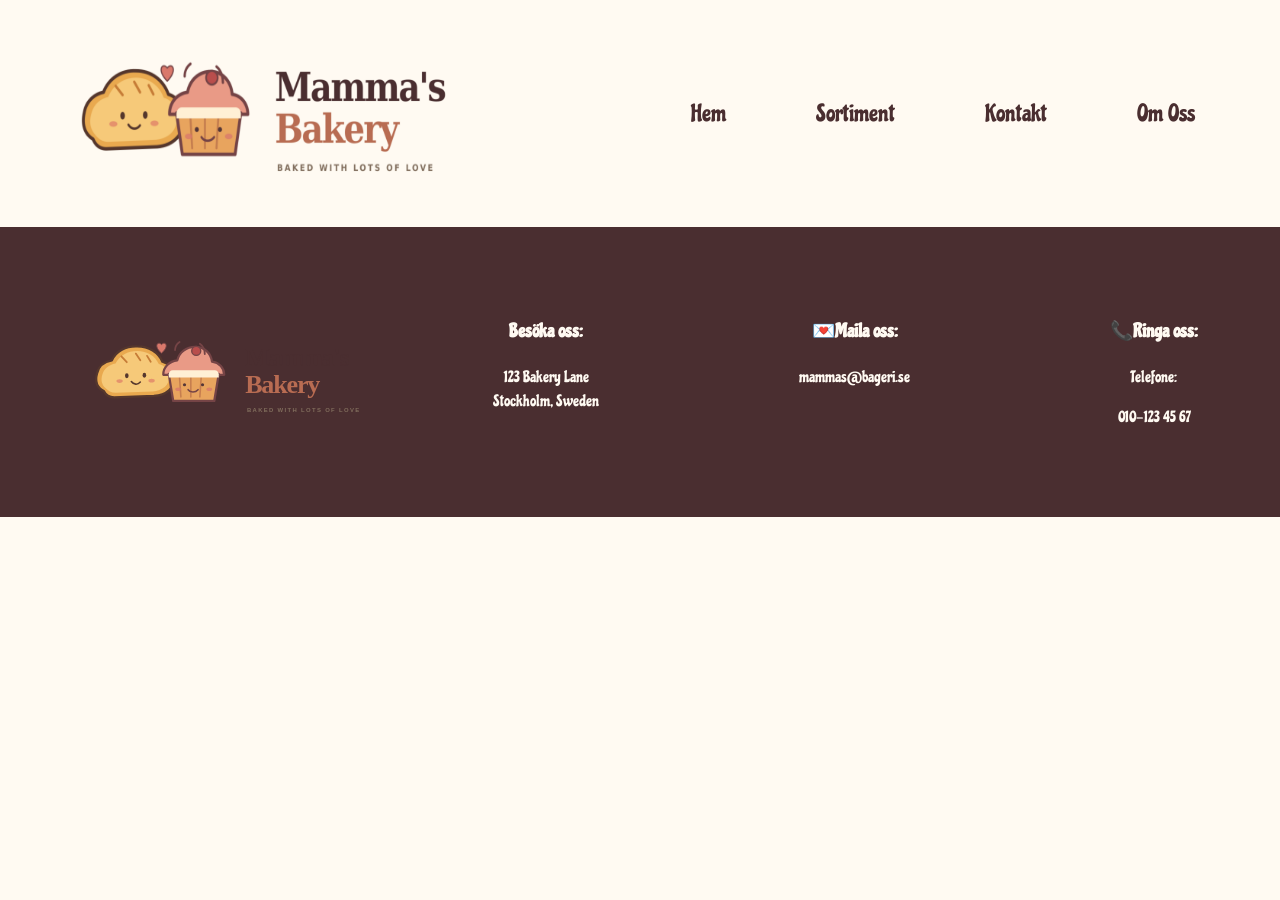
==== about.html @ dc1be11d "skapat en about html sida och lagt till header och footer" ====
<!DOCTYPE html>
<html lang="sv">
<head>
    <meta charset="UTF-8">
    <meta name="viewport" content="width=device-width, initial-scale=1.0">
    <link rel="preconnect" href="https://fonts.googleapis.com">
    <link rel="preconnect" href="https://fonts.gstatic.com" crossorigin>
    <link href="https://fonts.googleapis.com/css2?family=Chicle&display=swap" rel="stylesheet">
    <link rel="stylesheet" href="css/styles.css">
    <title>Om Oss</title>
</head>
<body>
     <header class="site-header">
        <div class="logo-box">
            <img src="images/logo-vit.png" alt="Logo-vit" class="logo-1" width="300" height="100">
        </div>

        <button class="menu-troggle">☰</button>
        <nav class="menu">
            <ul>
                <li><a href="index.html">Hem</a></li>
                <li><a href="sortiment.html">Sortiment</a></li>
                <li><a href="kontakt.html">Kontakt</a></li>
                <li><a href="about.html">Om Oss</a></li>
            </ul>
        </nav>
    </header>

    <main>
        
    </main>

    <footer>

     <div class="foot-container1" >
        <img src="/images/logo-transparent.svg" alt="Logo-vit" class="logo-2" >
     </div>

     <div class="foot-container2">
       <div>
        <h3>Besöka oss:</h3>
        <p>123 Bakery Lane <br>
        Stockholm, Sweden</p>
       </div>
       
        <div>
        <h3>💌Maila oss:</h3>
        <p><a href="mailto:mammas@bageri.se">mammas@bageri.se</a></p>
       </div>
     

       <div>
        <h3>📞Ringa oss:</h3>
        <p>Telefone:</p>
        <p>010-123 45 67</p>
       </div>
     </div>
    </footer>
</body>
</html>
---- css/styles.css ----
*{ box-sizing: border-box; }

body{
    background-color: #FFFAF2;
    margin:0;
    font-family: "Chicle", serif;
    font-weight: 400;
    font-style: normal;
    color: #4a2e30;
    line-height: 1.5;
}

img{max-width:100%;}

.logo-box{
    width:auto;
    height: auto;
}

header{
    padding:10px;
    display:flex;
    justify-content: space-between;
    flex-wrap: wrap;
}
/*Den här delen är styling för menu knapp och lista*/
.menu ul{
    list-style: none;
    margin:0;
    padding:0;
}

.menu a{
    color: #4a2e30;
    text-decoration: none;
}
.menu{
    display:none;
    width:100%;
}

/*Visar meny när klassen open läggs till*/
.menu.open{
    display:block;
}

.menu-troggle{
    cursor: pointer;
    height: 30px;
}

/*Menyn i Stora skärmar*/
@media (min-width:768px){
    .menu-troggle{
        display:none;
    }

    .menu{
        display:block;
        width:auto;
        font-size:x-large;
        padding: 20px;
    }

    .menu ul{
        display:flex;
        justify-content: space-between;
        gap: 90px;
        margin:0;
        padding:0;
    }

    .site-header{
    display:flex;
    align-items: center;
    justify-content:space-evenly;
    gap:100px;
    }

    .logo-1{
        width: 450px;
        height: 200px;
    }
}

/*Hero section kod*/
.hero{
    background-image:url("/images/hero-image.png");
    background-size: cover;
    background-position: center;
    padding: 60px 15px;
    font-weight: bold;
}
.hero-title{
    display:flex;
    flex-direction: column;
    align-items: flex-start;
    font-weight: bold;
    margin: 0;
    line-height: 1.1;
}
.line-one{
    font-size: 2.5rem;
}
.line-two{
    font-size: 3rem;
    color: #B86C52;
}

.hero-button{
  display: inline-block;
  padding: 12px 24px;
  background-color: #d8a796;
  color: #4a2e30;
  text-decoration: none;
  font-weight: bold;
  border-radius: 5px;
  cursor: pointer;
}

/*Här är för stora skärmar */
@media(min-width:768px){
    .hero{
        height: 400px;
        padding: 70px;
        font-size: 22px;
    }
    .hero-button{
        width:150px;
        text-align: center;
    }
    .line-two{
    font-size: 4.5rem;
    color: #B86C52;
    }
    .hero p{font-size:xx-large;}
}

.section2{
  max-width: 700px;
  margin: 0 auto;
  padding: 30px 15px;
  text-align: center;
}

/*SlidShow kod sektion*/
.slideshow-container {
  width:100%;
  max-width: 200px;
  position: relative;
  margin: auto;
  overflow: hidden;

  border:8px double #4A2E30;
  border-radius: 10px;
}
/*Gömmer bilder by default*/
.mySlide{
    display:none;
    height: 100%;
    margin: 0;
}
.mySlide img{
    width:100%;
    height: 100%;
    object-fit:cover;
    object-position: center;
    display: block;
}
/* Caption text */
.text{
    color:#765154;
    font-size:  20px;
    padding: 8px 12px;
    position: absolute;
    bottom: 0;
    width: 100%;
    text-align: center;
}
/* Number text (1/7 etc) */
.numbertext {
  color: #f2f2f2;
  font-size: 15px;
  padding: 8px 12px;
  position: absolute;
  top: 0;
}
/*För större skärmar*/
@media (min-width:768px){
    .slideshow-container {
     max-width: 1000px;
     height: 400px;
   }
   .text{
    font-size: 50px;
}
}
.section3{
    background-image:url(/images/footer-image.png);
    background-size: cover;
    background-position: center;
    padding: 10px 15px;
    
}
.section3-text{
    font-size: large;
    line-height: 1.1;
    max-width: 250px;
}
.aboutBtn{
  display: inline-block;
  padding: 12px 24px;
  background-color:#B86C52;
  color: #4a2e30;
  text-decoration: none;
  font-weight: bold;
  border-radius: 5px;
  cursor: pointer;
}
button, .btn {
    display: inline-block;
    height: 35px;
    line-height: 35px;
    text-align: center;
    white-space: nowrap;
    cursor: pointer;
    border: 0;
    text-decoration: none;
    color:#FFFAF2;
    background-color:#4a2e30;
}

button:hover, .btn:hover {
    background-color:#996c6f;
}
/*Här är för stora skärmar */
@media(min-width:768px){
   
    .section3-text{
    max-width: 350px;
    padding: 20px;
    margin-left: 250px;
   
   }
   .aboutBtn{
    margin-left: 275px;
   }
}

/*Footer section kod*/
footer{
    background-color:#4A2E30;
    color:#FFFAF2;
  display: flex;
  flex-direction: column;
  align-items: center;
  justify-content: space-evenly;
  padding: 10px;
}

footer a{
    text-decoration: none;
    color:#FFFAF2;
}
.foot-container1{
    width: 200px;

}
.foot-container2{ 
    display: flex;
    flex-direction: column;
    text-align: center;
    gap:20px;
    
}
/*För större skärmar*/
@media(min-width:768px){
    footer {
    display: flex;
    flex-direction: row;
    align-items: center;
    justify-content:space-evenly;
    gap: 20px;
    padding: 20px 40px;
    }
    .foot-container2{
     display: flex;
     flex-direction: row;
     text-align: center;
      gap:200px;
    }
    .foot-container1{
    display: flex;
    width: 350px;
    height: 250px;
    }
}
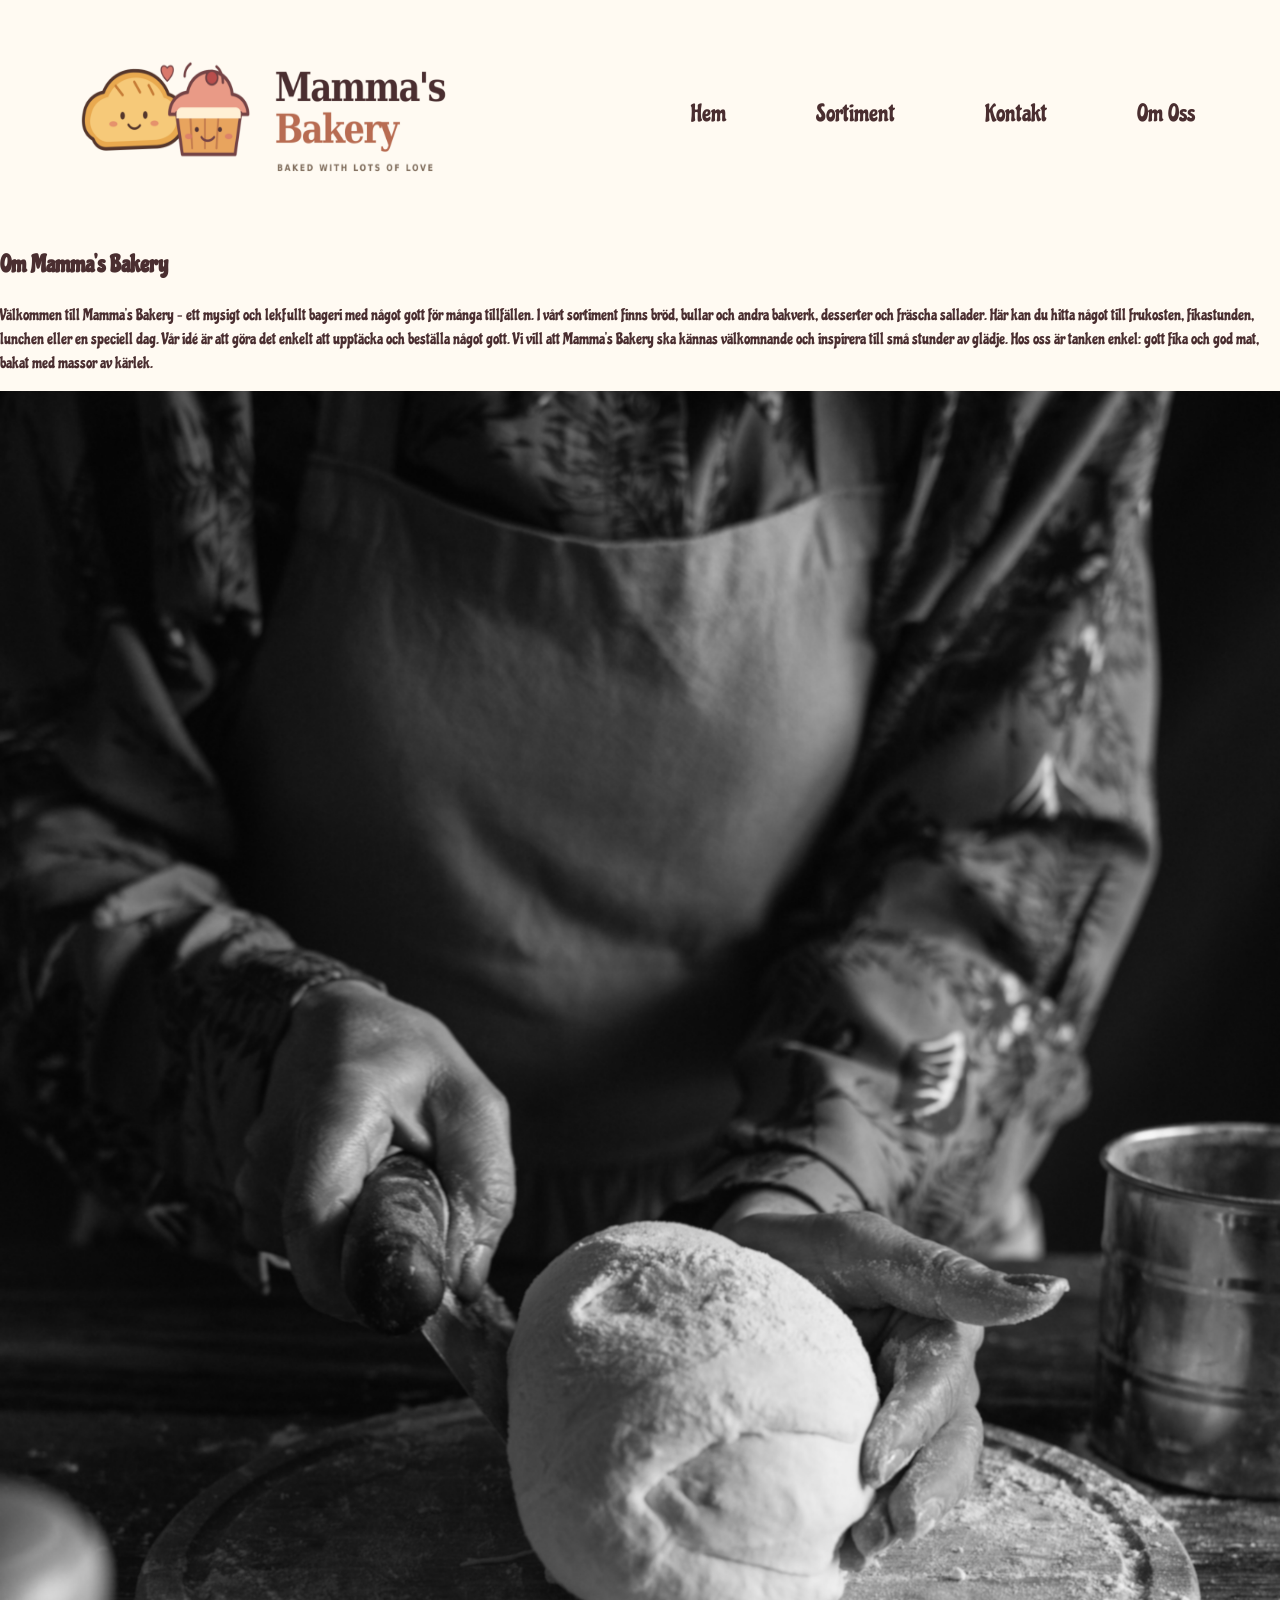
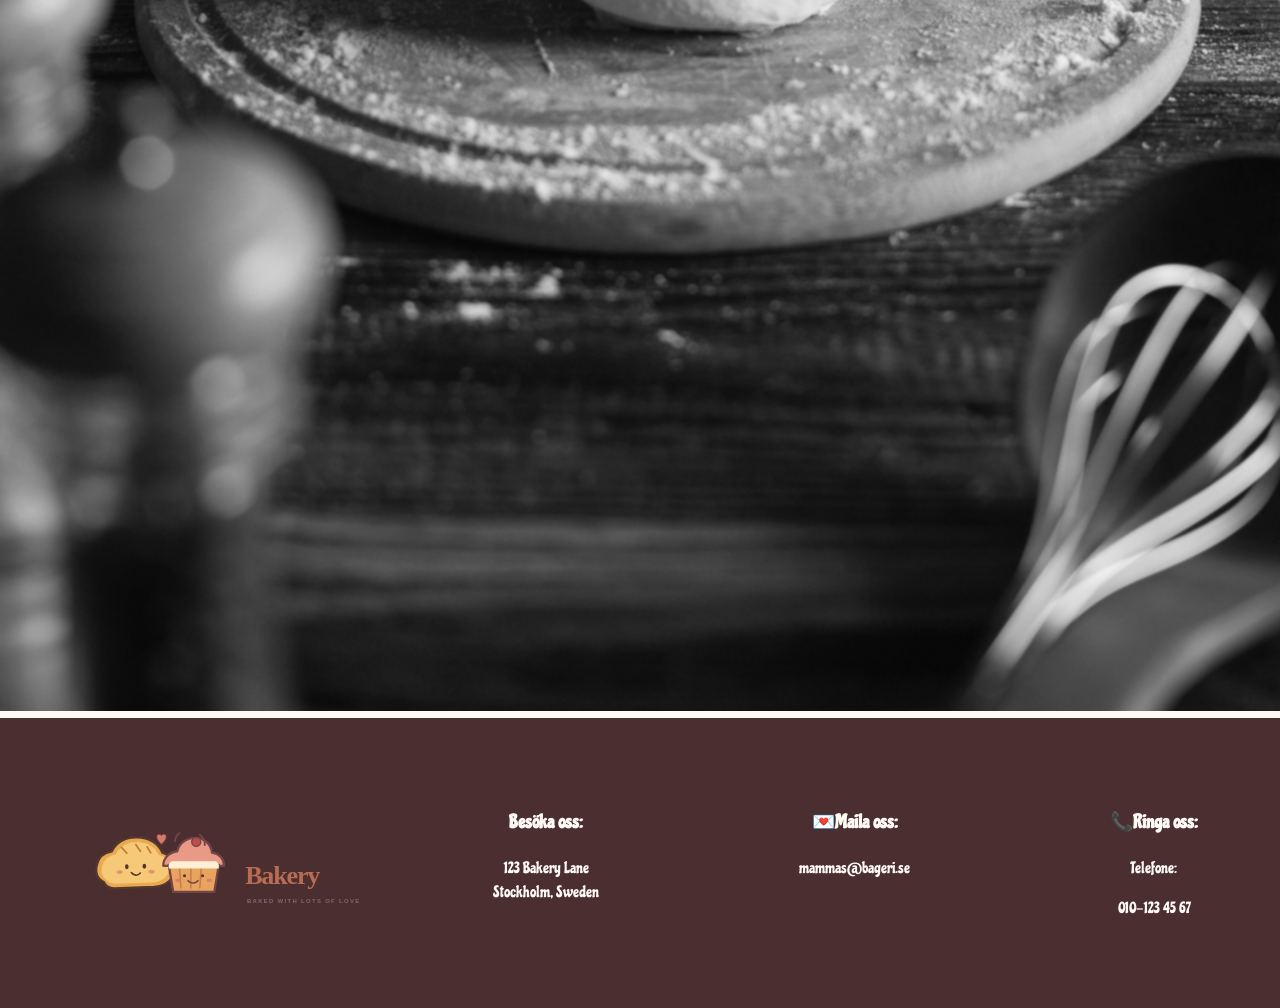
==== commit 40e41d83: "lagt till section och aside i main med text och bild" ====
--- a/about.html
+++ b/about.html
@@ -7,6 +7,7 @@
     <link rel="preconnect" href="https://fonts.gstatic.com" crossorigin>
     <link href="https://fonts.googleapis.com/css2?family=Chicle&display=swap" rel="stylesheet">
     <link rel="stylesheet" href="css/styles.css">
+    <script src="js/main.js" defer></script>
     <title>Om Oss</title>
 </head>
 <body>
@@ -27,7 +28,18 @@
     </header>
 
     <main>
-        
+        <section>
+            <h1>Om Mamma’s Bakery</h1>
+            <p>Välkommen till Mamma’s Bakery – ett mysigt och lekfullt bageri med något gott för många tillfällen.
+             I vårt sortiment finns bröd, bullar och andra bakverk, desserter och fräscha sallader. Här kan du hitta 
+             något till frukosten, fikastunden, lunchen eller en speciell dag.
+             Vår idé är att göra det enkelt att upptäcka och beställa något gott. Vi vill att Mamma’s Bakery ska kännas
+             välkomnande och inspirera till små stunder av glädje. Hos oss är tanken enkel: gott fika och god mat, bakat
+             med massor av kärlek.</p>
+        </section>
+        <aside>
+            <img src="/images/making-bread.jpg" alt="knåda degen">
+        </aside>
     </main>
 
     <footer>
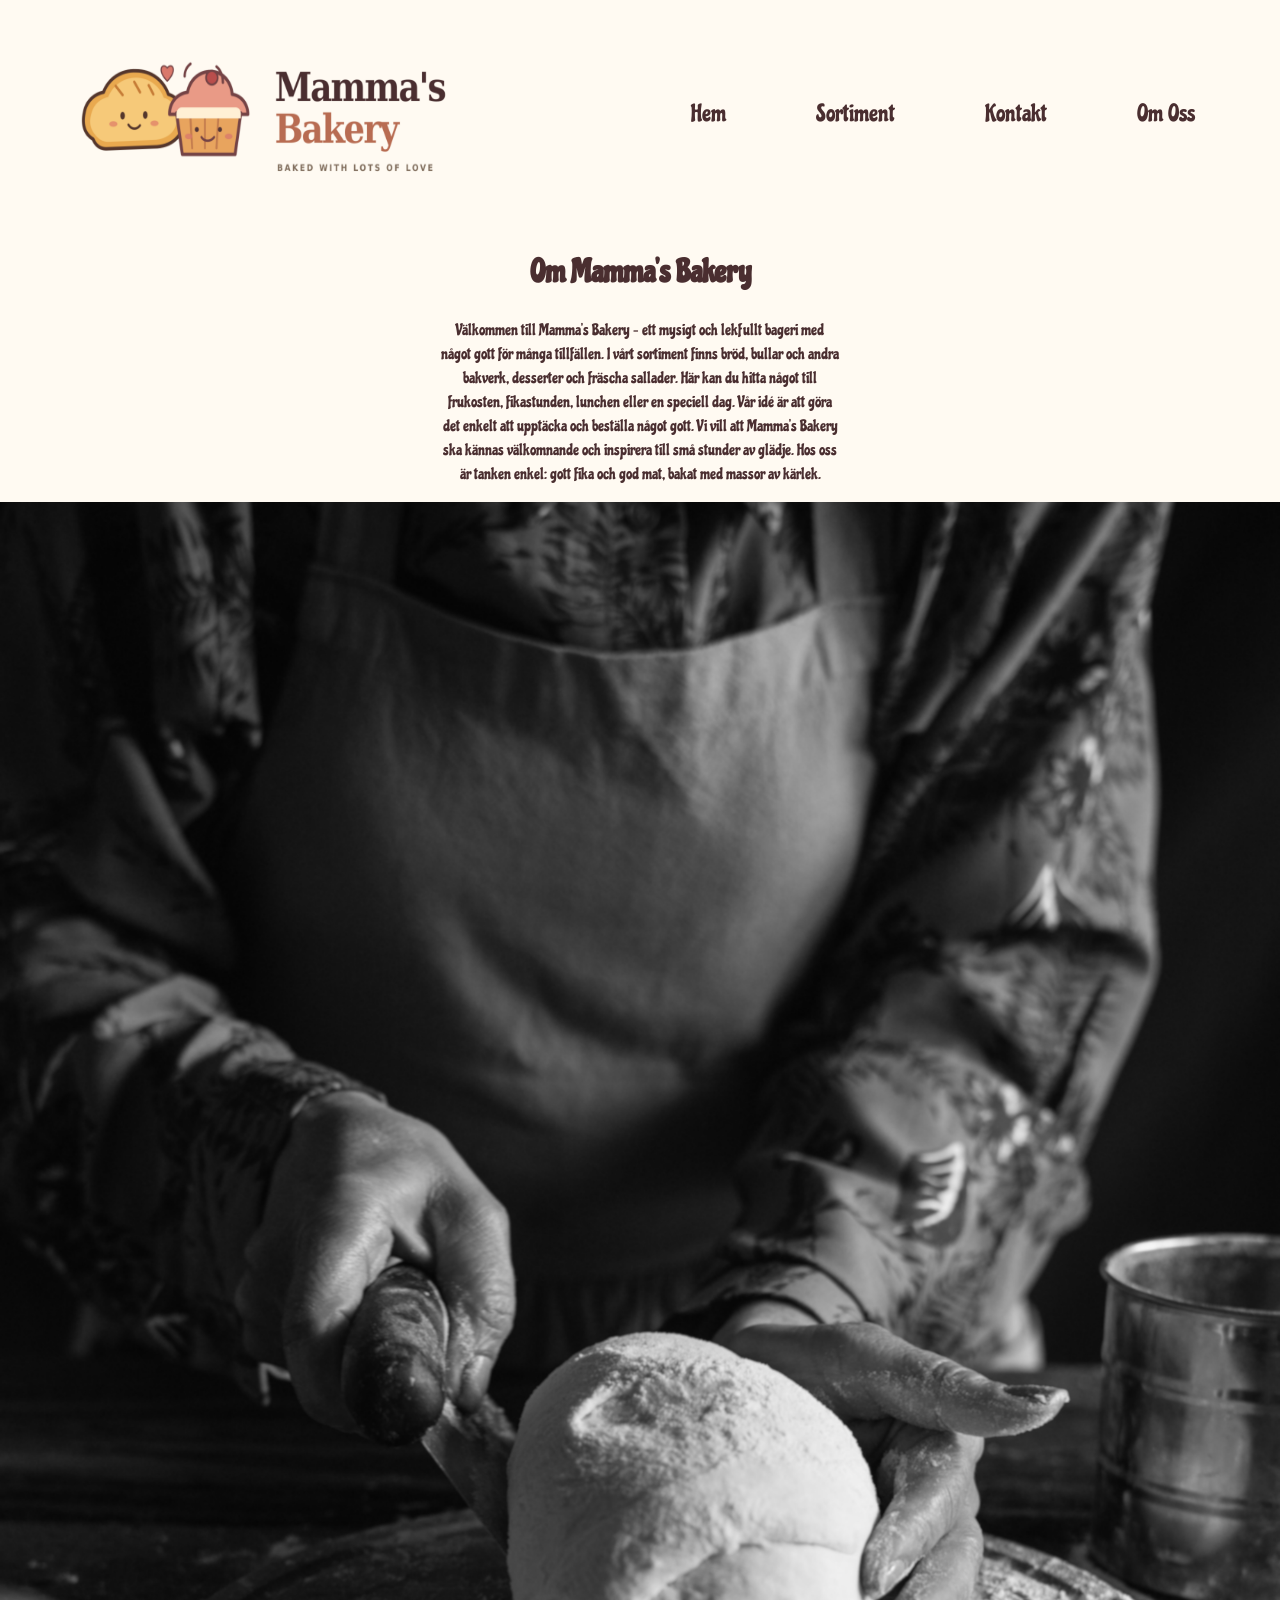
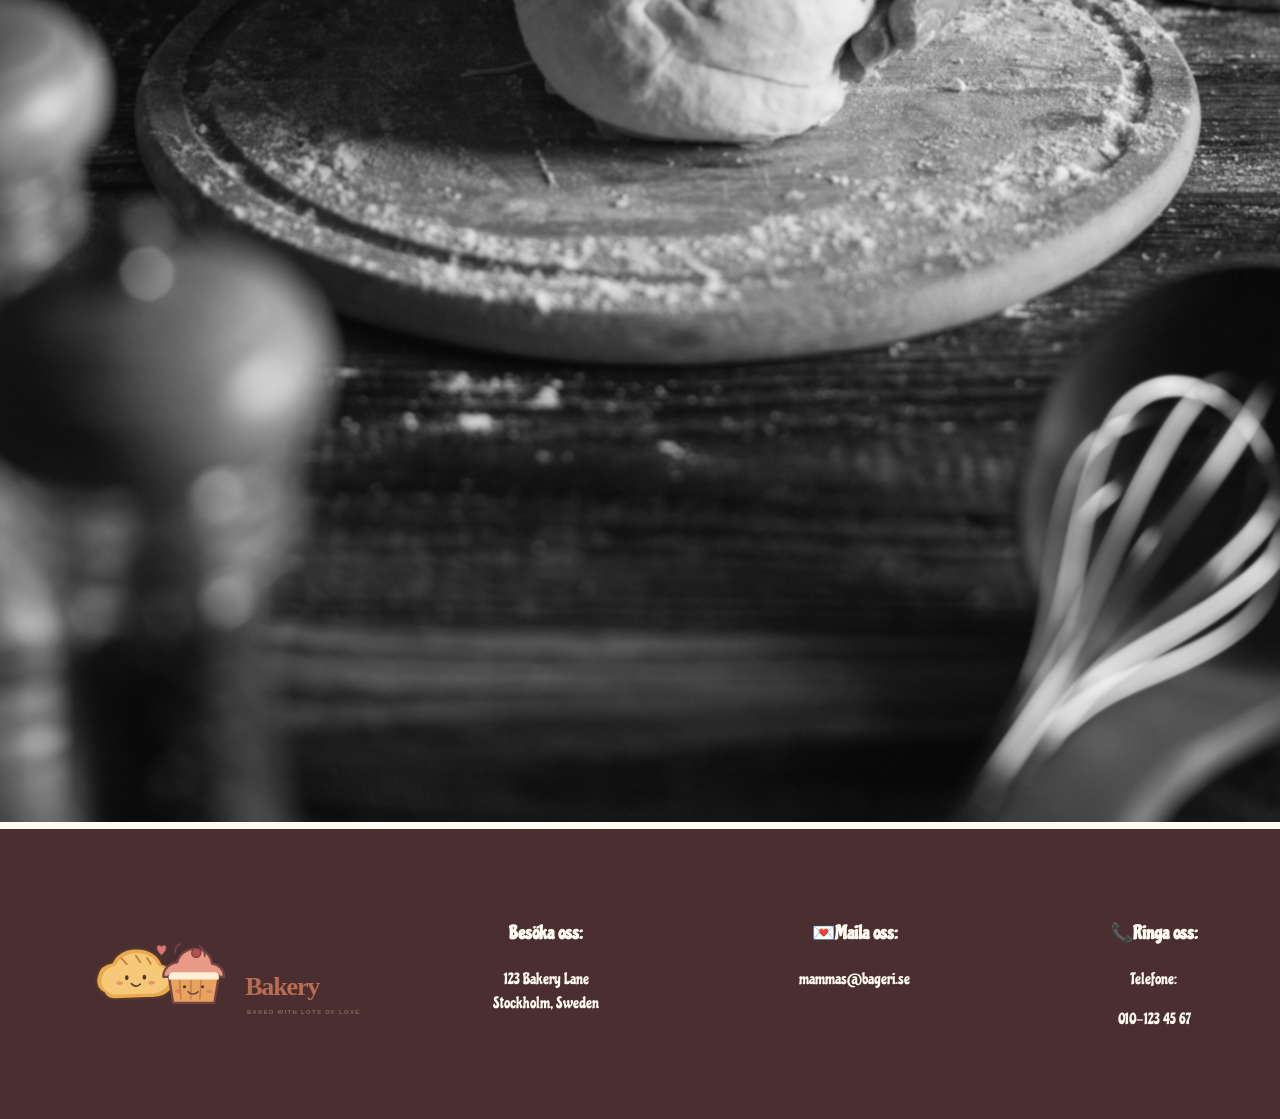
==== commit 09cd26a8: "fixat styling på about text och bild" ====
--- a/about.html
+++ b/about.html
@@ -6,12 +6,12 @@
     <link rel="preconnect" href="https://fonts.googleapis.com">
     <link rel="preconnect" href="https://fonts.gstatic.com" crossorigin>
     <link href="https://fonts.googleapis.com/css2?family=Chicle&display=swap" rel="stylesheet">
-    <link rel="stylesheet" href="css/styles.css">
+    <link rel="stylesheet" href="css/about.css">
     <script src="js/main.js" defer></script>
     <title>Om Oss</title>
 </head>
 <body>
-     <header class="site-header">
+    <header class="site-header">
         <div class="logo-box">
             <img src="images/logo-vit.png" alt="Logo-vit" class="logo-1" width="300" height="100">
         </div>
@@ -26,20 +26,22 @@
             </ul>
         </nav>
     </header>
-
     <main>
-        <section>
-            <h1>Om Mamma’s Bakery</h1>
-            <p>Välkommen till Mamma’s Bakery – ett mysigt och lekfullt bageri med något gott för många tillfällen.
+        <div class="flex-container">
+            <div class="box1">
+             <h1>Om Mamma’s Bakery</h1>
+             <p>Välkommen till Mamma’s Bakery – ett mysigt och lekfullt bageri med något gott för många tillfällen.
              I vårt sortiment finns bröd, bullar och andra bakverk, desserter och fräscha sallader. Här kan du hitta 
              något till frukosten, fikastunden, lunchen eller en speciell dag.
              Vår idé är att göra det enkelt att upptäcka och beställa något gott. Vi vill att Mamma’s Bakery ska kännas
              välkomnande och inspirera till små stunder av glädje. Hos oss är tanken enkel: gott fika och god mat, bakat
              med massor av kärlek.</p>
-        </section>
-        <aside>
-            <img src="/images/making-bread.jpg" alt="knåda degen">
-        </aside>
+            </div>
+
+           <div class="box2">
+             <img src="/images/making-bread.jpg" alt="knåda degen" class="aside-img">
+           </div>
+        </div>
     </main>
 
     <footer>
--- a/css/about.css
+++ b/css/about.css
@@ -0,0 +1,151 @@
+*{ box-sizing: border-box; }
+
+body{
+    background-color: #FFFAF2;
+    margin:0;
+    font-family: "Chicle", serif;
+    font-weight: 400;
+    font-style: normal;
+    color: #4a2e30;
+    line-height: 1.5;
+}
+
+img{max-width:100%;}
+
+.logo-box{
+    width:auto;
+    height: auto;
+}
+
+header{
+    padding:10px;
+    display:flex;
+    justify-content: space-between;
+    flex-wrap: wrap;
+}
+/*Den här delen är styling för menu knapp och lista*/
+.menu ul{
+    list-style: none;
+    margin:0;
+    padding:0;
+}
+
+.menu a{
+    color: #4a2e30;
+    text-decoration: none;
+}
+.menu{
+    display:none;
+    width:100%;
+}
+
+/*Visar meny när klassen open läggs till*/
+.menu.open{
+    display:block;
+}
+
+.menu-troggle{
+    cursor: pointer;
+    height: 30px;
+}
+
+/*Menyn i Stora skärmar*/
+@media (min-width:768px){
+    .menu-troggle{
+        display:none;
+    }
+
+    .menu{
+        display:block;
+        width:auto;
+        font-size:x-large;
+        padding: 20px;
+    }
+
+    .menu ul{
+        display:flex;
+        justify-content: space-between;
+        gap: 90px;
+        margin:0;
+        padding:0;
+    }
+
+    .site-header{
+    display:flex;
+    align-items: center;
+    justify-content:space-evenly;
+    gap:100px;
+    }
+
+    .logo-1{
+        width: 450px;
+        height: 200px;
+    }
+}
+
+.flex-container{
+    display: flex;
+    flex-direction: column;
+    flex-wrap: wrap;
+    justify-content: center;
+    align-items: center;
+}
+.box1{
+    text-align: center;
+    line-height: 1.5;
+    width: 400px;
+}
+.box2{
+    height: auto;
+}
+
+
+/*Footer section kod*/
+footer{
+    background-color:#4A2E30;
+    color:#FFFAF2;
+  display: flex;
+  flex-direction: column;
+  align-items: center;
+  justify-content: space-evenly;
+  padding: 10px;
+}
+
+footer a{
+    text-decoration: none;
+    color:#FFFAF2;
+}
+.foot-container1{
+    width: 200px;
+
+}
+.foot-container2{ 
+    display: flex;
+    flex-direction: column;
+    text-align: center;
+    gap:20px;
+    
+}
+/*För större skärmar*/
+@media(min-width:768px){
+    footer {
+    display: flex;
+    flex-direction: row;
+    align-items: center;
+    justify-content:space-evenly;
+    gap: 20px;
+    padding: 20px 40px;
+    }
+    .foot-container2{
+     display: flex;
+     flex-direction: row;
+     text-align: center;
+      gap:200px;
+    }
+    .foot-container1{
+    display: flex;
+    width: 350px;
+    height: 250px;
+    }
+}
+
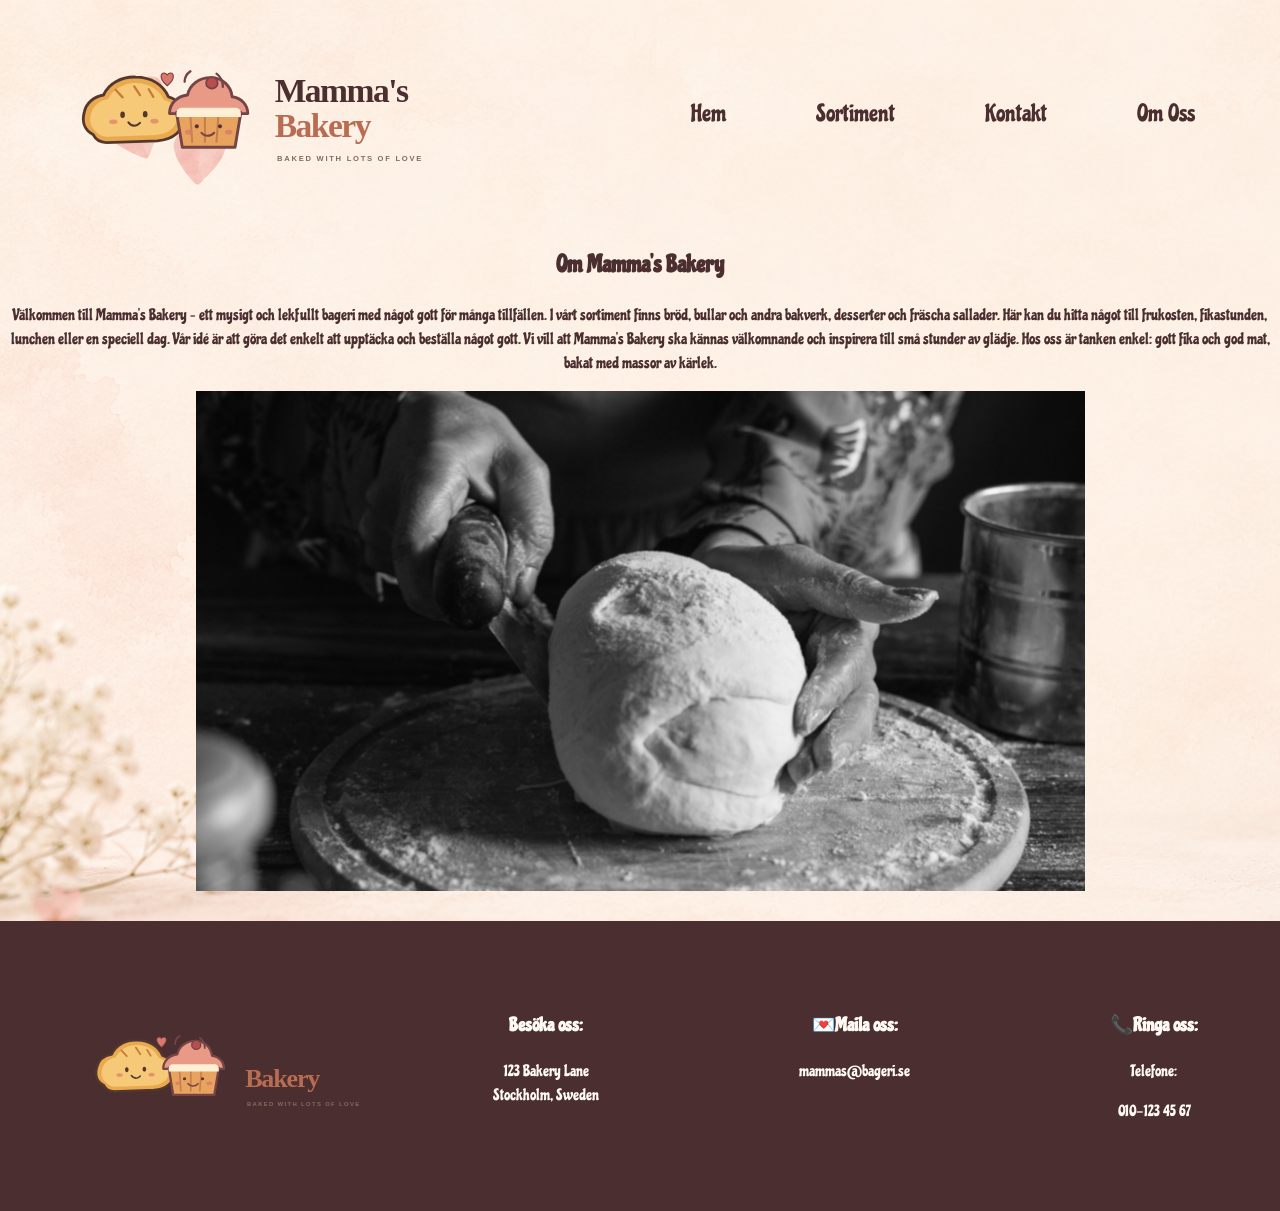
==== commit a392d9dc: "fixat sizing på bild i om oss sida" ====
--- a/about.html
+++ b/about.html
@@ -13,7 +13,7 @@
 <body>
     <header class="site-header">
         <div class="logo-box">
-            <img src="images/logo-vit.png" alt="Logo-vit" class="logo-1" width="300" height="100">
+            <img src="images/logo-transparent.svg" alt="Logo-vit" class="logo-1" width="300" height="100">
         </div>
 
         <button class="menu-troggle">☰</button>
@@ -27,21 +27,20 @@
         </nav>
     </header>
     <main>
-        <div class="flex-container">
-            <div class="box1">
-             <h1>Om Mamma’s Bakery</h1>
-             <p>Välkommen till Mamma’s Bakery – ett mysigt och lekfullt bageri med något gott för många tillfällen.
+        
+        <section class="section1">
+            <h1>Om Mamma’s Bakery</h1>
+            <p>Välkommen till Mamma’s Bakery – ett mysigt och lekfullt bageri med något gott för många tillfällen.
              I vårt sortiment finns bröd, bullar och andra bakverk, desserter och fräscha sallader. Här kan du hitta 
              något till frukosten, fikastunden, lunchen eller en speciell dag.
              Vår idé är att göra det enkelt att upptäcka och beställa något gott. Vi vill att Mamma’s Bakery ska kännas
              välkomnande och inspirera till små stunder av glädje. Hos oss är tanken enkel: gott fika och god mat, bakat
-             med massor av kärlek.</p>
-            </div>
+             med massor av kärlek.
+            </p>
+        </section>
 
-           <div class="box2">
-             <img src="/images/making-bread.jpg" alt="knåda degen" class="aside-img">
-           </div>
-        </div>
+        <section class="section2"><!--bild--></section>
+       
     </main>
 
     <footer>
--- a/css/about.css
+++ b/css/about.css
@@ -1,7 +1,10 @@
 *{ box-sizing: border-box; }
 
 body{
-    background-color: #FFFAF2;
+     background-color: #FFFAF2;
+    background-image: url(/images/background-image.png);
+    background-size:auto;
+    background-repeat: no-repeat;
     margin:0;
     font-family: "Chicle", serif;
     font-weight: 400;
@@ -83,22 +86,45 @@
     }
 }
 
-.flex-container{
-    display: flex;
-    flex-direction: column;
-    flex-wrap: wrap;
-    justify-content: center;
-    align-items: center;
-}
-.box1{
+button, .btn {
+    display: inline-block;
+    height: 35px;
+    line-height: 35px;
     text-align: center;
-    line-height: 1.5;
-    width: 400px;
-}
-.box2{
-    height: auto;
+    white-space: nowrap;
+    cursor: pointer;
+    border: 0;
+    text-decoration: none;
+    color:#FFFAF2;
+    background-color:#4a2e30;
 }
 
+button:hover, .btn:hover {
+    background-color:#996c6f;
+}
+
+.section1{
+   text-align: center;
+   place-items: center;
+   line-height: 1.5;
+   margin:0 auto;
+}
+
+.section2{
+    background-image:url("/images/making-bread.jpg");
+    background-size:contain;
+    background-repeat: no-repeat;
+    background-position:center;
+    padding: 60px 15px;
+    font-weight: bold;
+    height: 200px;
+}
+
+@media(min-width:768px){
+   .section2{
+    min-height: 500px;
+   }
+}
 
 /*Footer section kod*/
 footer{
@@ -109,6 +135,7 @@
   align-items: center;
   justify-content: space-evenly;
   padding: 10px;
+  margin-top: 30px;
 }
 
 footer a{
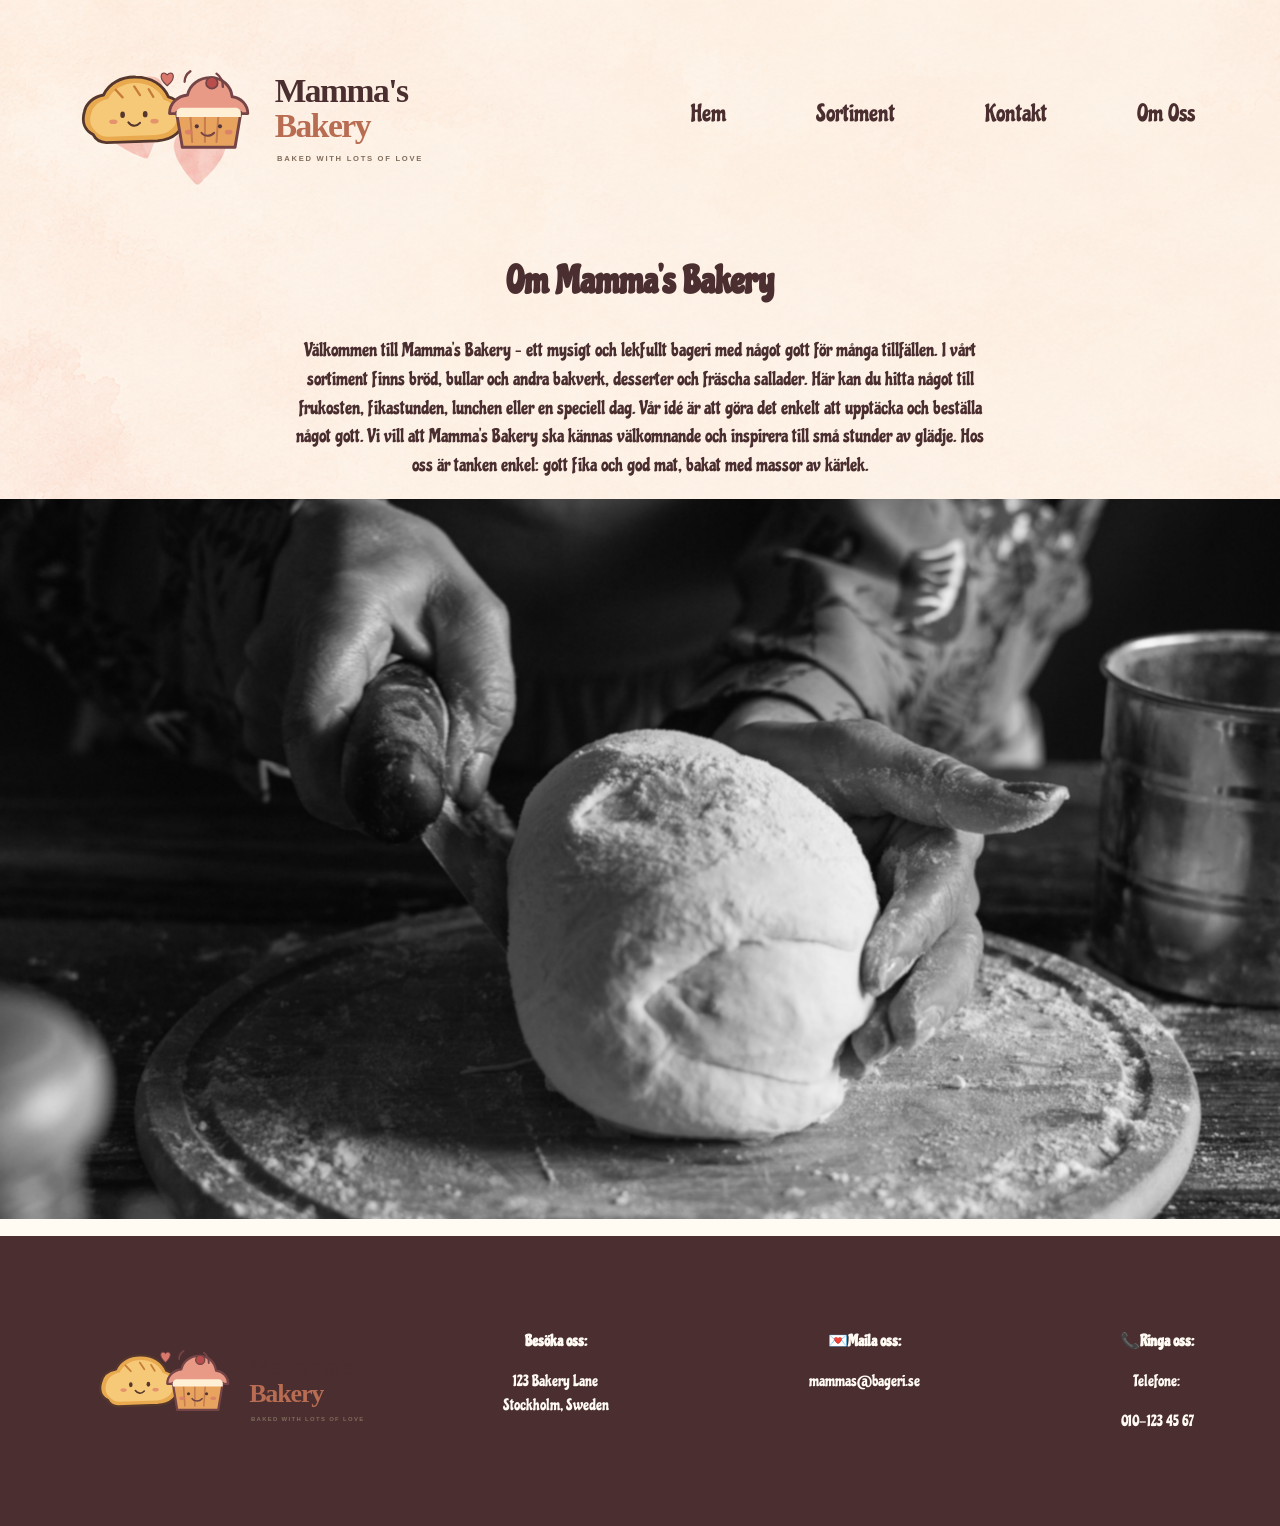
==== commit 76dcd15f: "ändrat section till div" ====
--- a/about.html
+++ b/about.html
@@ -28,7 +28,7 @@
     </header>
     <main>
         
-        <section class="section1">
+        <div class="div1">
             <h1>Om Mamma’s Bakery</h1>
             <p>Välkommen till Mamma’s Bakery – ett mysigt och lekfullt bageri med något gott för många tillfällen.
              I vårt sortiment finns bröd, bullar och andra bakverk, desserter och fräscha sallader. Här kan du hitta 
@@ -37,9 +37,11 @@
              välkomnande och inspirera till små stunder av glädje. Hos oss är tanken enkel: gott fika och god mat, bakat
              med massor av kärlek.
             </p>
-        </section>
+        </div>
 
-        <section class="section2"><!--bild--></section>
+        <div class="bild-div">
+            <img src="/images/making-bread.jpg" alt="knådar degen">
+        </div>
        
     </main>
 
@@ -51,19 +53,19 @@
 
      <div class="foot-container2">
        <div>
-        <h3>Besöka oss:</h3>
+        <p><strong>Besöka oss:</strong></p>
         <p>123 Bakery Lane <br>
         Stockholm, Sweden</p>
        </div>
        
         <div>
-        <h3>💌Maila oss:</h3>
+        <p><strong>💌Maila oss:</strong></p>
         <p><a href="mailto:mammas@bageri.se">mammas@bageri.se</a></p>
        </div>
      
 
        <div>
-        <h3>📞Ringa oss:</h3>
+        <p><strong>📞Ringa oss:</strong></p>
         <p>Telefone:</p>
         <p>010-123 45 67</p>
        </div>
--- a/css/about.css
+++ b/css/about.css
@@ -103,25 +103,19 @@
     background-color:#996c6f;
 }
 
-.section1{
+.div1{
    text-align: center;
-   place-items: center;
    line-height: 1.5;
    margin:0 auto;
 }
 
-.section2{
-    background-image:url("/images/making-bread.jpg");
-    background-size:contain;
-    background-repeat: no-repeat;
-    background-position:center;
-    padding: 60px 15px;
-    font-weight: bold;
-    height: 200px;
+@media(min-width:768px){
+    .div1{
+    max-width: 700px;
+    font-size: larger;
+   margin:0 auto;
 }
-
-@media(min-width:768px){
-   .section2{
+   .bild-div{
     min-height: 500px;
    }
 }
@@ -135,7 +129,7 @@
   align-items: center;
   justify-content: space-evenly;
   padding: 10px;
-  margin-top: 30px;
+  margin-top: 10px;
 }
 
 footer a{
